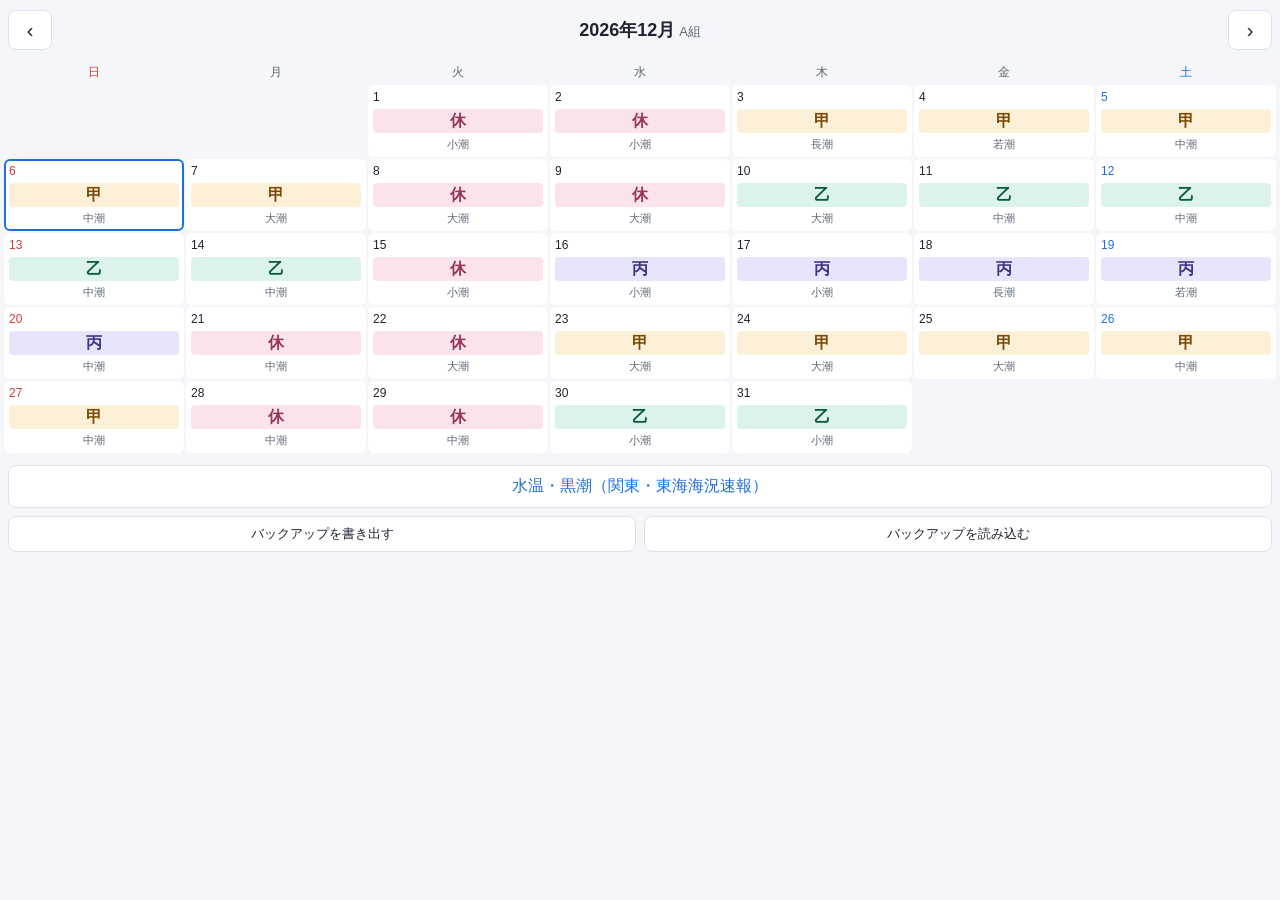
==== index.html @ ba690e8e "スケジュール帳アプリ（勤務・潮・風/波・予定） Co-Authored-By: Claude Opus 5.5 <noreply@anthropic.com>" ====
<!doctype html>
<html lang="ja">
<head>
<meta charset="utf-8">
<meta name="viewport" content="width=device-width, initial-scale=1, viewport-fit=cover">
<meta name="theme-color" content="#1e3a5f">
<title>スケジュール帳</title>
<meta name="apple-mobile-web-app-capable" content="yes">
<meta name="apple-mobile-web-app-title" content="手帳">
<link rel="manifest" href="manifest.webmanifest">
<link rel="apple-touch-icon" href="icons/icon-192.png">
<link rel="stylesheet" href="styles.css">
</head>
<body>
<main id="app"></main>
<script type="module" src="src/app.js"></script>
</body>
</html>
---- styles.css ----
:root {
  --bg: #f4f6f9; --card: #fff; --text: #1d2430; --sub: #5c6675; --line: #dde2ea;
  --accent: #1e6fd9; --sun: #d23b3b; --sat: #1e6fd9;
  --ko-bg: #fdf0d8; --ko-fg: #7a4a06; --otsu-bg: #dcf3ea; --otsu-fg: #0b5a45;
  --hei-bg: #e7e5fb; --hei-fg: #3c3489; --kyu-bg: #fbe3ec; --kyu-fg: #993556;
  --amber: #b86e00; --amber-bg: #fff1d6; --red: #c62828; --red-bg: #fde4e4;
}
@media (prefers-color-scheme: dark) {
  :root {
    --bg: #12161c; --card: #1c222b; --text: #e8ecf2; --sub: #a0aab8; --line: #2e3642;
    --accent: #6aa8ff; --sun: #ff7b7b; --sat: #7fb3ff;
    --ko-bg: #4a3209; --ko-fg: #fcd9a0; --otsu-bg: #0e4537; --otsu-fg: #a6ead2;
    --hei-bg: #2f2a6b; --hei-fg: #d3cff8; --kyu-bg: #5a2238; --kyu-fg: #f7c2d5;
    --amber: #ffb84d; --amber-bg: #4a3209; --red: #ff8a80; --red-bg: #5a1d1d;
  }
}
* { box-sizing: border-box; }
html, body { margin: 0; background: var(--bg); color: var(--text);
  font-family: -apple-system, "Hiragino Sans", "Yu Gothic UI", sans-serif; }
body { padding: env(safe-area-inset-top) 0 env(safe-area-inset-bottom); }
button { font: inherit; color: inherit; background: var(--card); border: 1px solid var(--line);
  border-radius: 8px; padding: 8px 12px; cursor: pointer; }
button.primary { background: var(--accent); color: #fff; border-color: var(--accent); }
a { color: var(--accent); }

.bar { display: flex; align-items: center; justify-content: space-between; gap: 8px; padding: 10px 8px; }
.bar h1 { font-size: 18px; margin: 0; font-weight: 600; }
.bar .crew { font-size: 13px; color: var(--sub); font-weight: 400; margin-left: 4px; }
.nav { width: 44px; height: 40px; padding: 0; font-size: 20px; }

.grid { display: grid; grid-template-columns: repeat(7, minmax(0, 1fr)); gap: 2px; padding: 0 4px; }
.wd { text-align: center; font-size: 12px; color: var(--sub); padding: 4px 0; }
.wd.sun { color: var(--sun); } .wd.sat { color: var(--sat); }
.cell { background: var(--card); border-radius: 6px; min-height: 72px; padding: 3px; display: flex;
  flex-direction: column; justify-content: space-between; border: 2px solid transparent; cursor: pointer; }
.cell.empty { background: transparent; cursor: default; }
.cell.today { border-color: var(--accent); }
.cell .top { display: flex; justify-content: space-between; align-items: baseline; }
.cell .d { font-size: 12px; }
.cell.sun .d { color: var(--sun); } .cell.sat .d { color: var(--sat); }
.cell .marks { font-size: 11px; color: var(--accent); font-weight: 600; letter-spacing: -1px; }
.cell .tide { font-size: 11px; color: var(--sub); text-align: center; }

.chip { display: inline-block; text-align: center; font-weight: 700; border-radius: 4px; }
.cell .chip { font-size: 16px; line-height: 1.5; width: 100%; }
.s-甲 { background: var(--ko-bg); color: var(--ko-fg); }
.s-乙 { background: var(--otsu-bg); color: var(--otsu-fg); }
.s-丙 { background: var(--hei-bg); color: var(--hei-fg); }
.s-休 { background: var(--kyu-bg); color: var(--kyu-fg); }

.links { padding: 12px 8px; display: flex; flex-direction: column; gap: 8px; }
.links .row { display: flex; gap: 8px; }
.links .row > * { flex: 1; font-size: 13px; }
.linkbtn { display: block; text-align: center; padding: 10px; border-radius: 8px; background: var(--card);
  border: 1px solid var(--line); text-decoration: none; }

.day { padding: 0 12px 24px; }
.day h2 { font-size: 20px; margin: 4px 0; display: flex; align-items: center; gap: 8px; flex-wrap: wrap; }
.day h2 .chip { font-size: 16px; padding: 2px 10px; }
.day h2 .marks { font-size: 15px; color: var(--accent); }
.day .meta { color: var(--sub); font-size: 14px; }
.day section { background: var(--card); border-radius: 10px; padding: 10px 12px; margin-top: 10px; }
.day h3 { font-size: 15px; margin: 0 0 6px; }
.tabs { display: flex; gap: 4px; margin-top: 10px; }
.tabs button { flex: 1; padding: 8px 0; font-size: 14px; }
.tabs button[aria-selected="true"] { background: var(--accent); color: #fff; border-color: var(--accent); }
.tide-svg { width: 100%; height: 90px; display: block; }
.tide-times { display: flex; gap: 12px; flex-wrap: wrap; font-size: 13px; color: var(--sub); }
.fetched { font-size: 12px; color: var(--sub); display: flex; justify-content: space-between; align-items: center; gap: 8px; }
.fetched button { padding: 4px 10px; font-size: 12px; }
.wx { width: 100%; border-collapse: collapse; font-size: 13px; }
.wx th { font-weight: 400; color: var(--sub); font-size: 11px; text-align: left; padding: 2px; }
.wx td { padding: 5px 2px; border-top: 1px solid var(--line); white-space: nowrap; }
.wx .wind { font-size: 15px; font-weight: 700; }
.wx .arrow { display: inline-block; width: 14px; text-align: center; }
.lv1 { color: var(--amber); background: var(--amber-bg); border-radius: 4px; }
.lv2 { color: var(--red); background: var(--red-bg); border-radius: 4px; }
.msg { color: var(--sub); font-size: 13px; margin: 4px 0; }
.warn { color: var(--red); font-size: 13px; margin: 4px 0; }
.events { list-style: none; padding: 0; margin: 0; }
.events li { display: flex; gap: 8px; padding: 8px 0; border-top: 1px solid var(--line); cursor: pointer; }
.events li:first-child { border-top: 0; }
.events .k { font-weight: 700; color: var(--accent); min-width: 1.5em; }
.events .t { color: var(--sub); min-width: 3em; }
.add { width: 100%; margin-top: 8px; }

.form { display: flex; flex-direction: column; gap: 10px; }
.kinds { display: grid; grid-template-columns: repeat(4, 1fr); gap: 6px; }
.kinds button { font-size: 18px; font-weight: 700; padding: 12px 0; }
.kinds button[aria-pressed="true"] { background: var(--accent); color: #fff; border-color: var(--accent); }
.form label { display: flex; flex-direction: column; gap: 4px; font-size: 13px; color: var(--sub); }
.form input { font: inherit; font-size: 16px; padding: 8px; border-radius: 8px; border: 1px solid var(--line);
  background: var(--bg); color: var(--text); }
.form .actions { display: flex; gap: 8px; }
.form .actions button { flex: 1; }
.form .err { color: var(--red); font-size: 13px; min-height: 1em; margin: 0; }
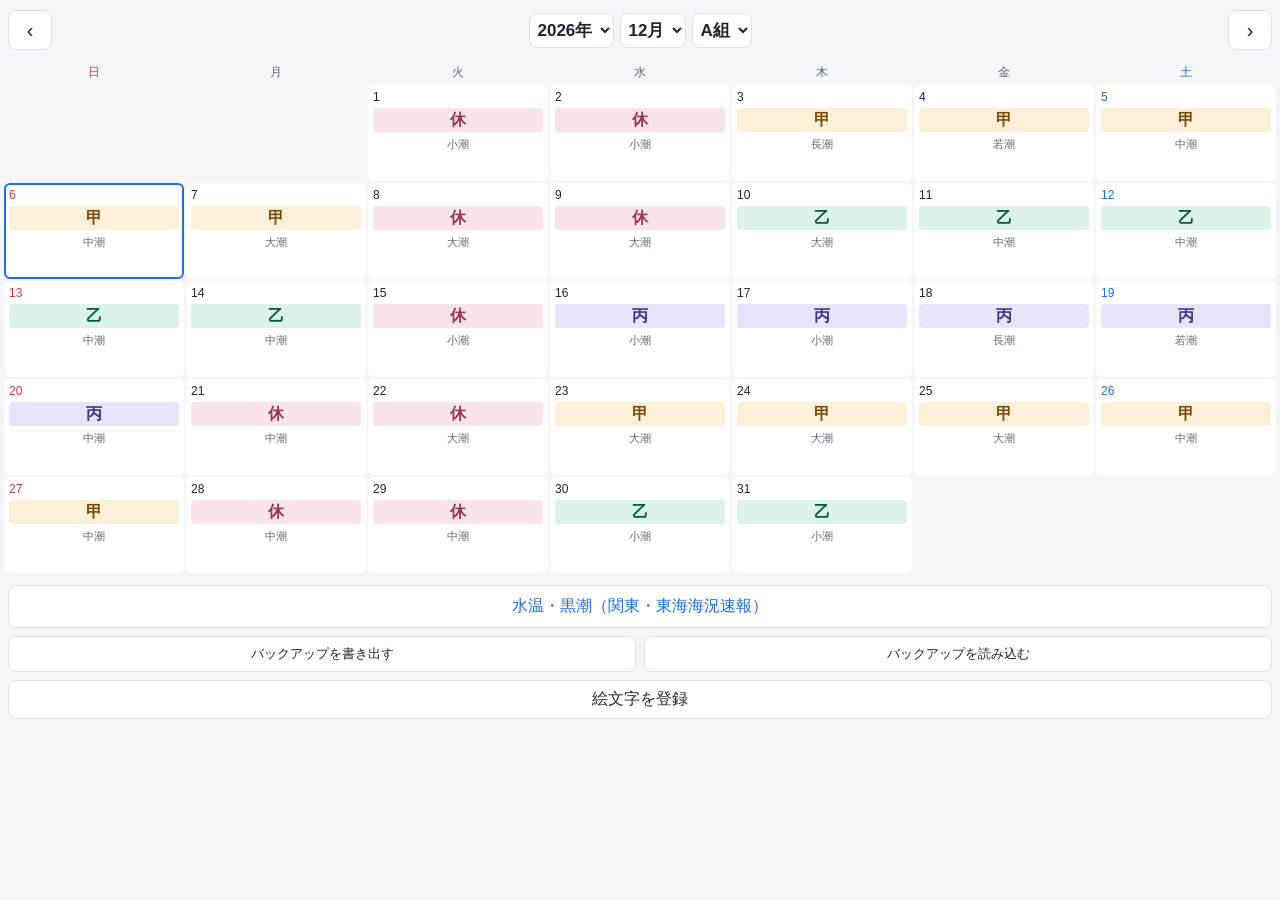
==== commit b14f2556: "アプリ名を「勤務潮🎣」に変更 Co-Authored-By: Claude Opus 5.5 <noreply@anthropic.com>" ====
--- a/index.html
+++ b/index.html
@@ -3,12 +3,12 @@
 <head>
 <meta charset="utf-8">
 <meta name="viewport" content="width=device-width, initial-scale=1, viewport-fit=cover">
-<meta name="theme-color" content="#1e3a5f">
-<title>スケジュール帳</title>
+<meta name="theme-color" content="#0E7C86">
+<title>勤務潮🎣</title>
 <meta name="apple-mobile-web-app-capable" content="yes">
-<meta name="apple-mobile-web-app-title" content="手帳">
+<meta name="apple-mobile-web-app-title" content="勤務潮🎣">
 <link rel="manifest" href="manifest.webmanifest">
-<link rel="apple-touch-icon" href="icons/icon-192.png">
+<link rel="apple-touch-icon" sizes="180x180" href="icons/apple-touch-icon.png">
 <link rel="stylesheet" href="styles.css">
 </head>
 <body>
--- a/styles.css
+++ b/styles.css
@@ -3,7 +3,7 @@
   --accent: #1e6fd9; --sun: #d23b3b; --sat: #1e6fd9;
   --ko-bg: #fdf0d8; --ko-fg: #7a4a06; --otsu-bg: #dcf3ea; --otsu-fg: #0b5a45;
   --hei-bg: #e7e5fb; --hei-fg: #3c3489; --kyu-bg: #fbe3ec; --kyu-fg: #993556;
-  --amber: #b86e00; --amber-bg: #fff1d6; --red: #c62828; --red-bg: #fde4e4;
+  --amber: #b86e00; --amber-bg: #fff1d6; --red: #c62828; --red-bg: #fde4e4; --yellow: #c99700;
 }
 @media (prefers-color-scheme: dark) {
   :root {
@@ -11,7 +11,7 @@
     --accent: #6aa8ff; --sun: #ff7b7b; --sat: #7fb3ff;
     --ko-bg: #4a3209; --ko-fg: #fcd9a0; --otsu-bg: #0e4537; --otsu-fg: #a6ead2;
     --hei-bg: #2f2a6b; --hei-fg: #d3cff8; --kyu-bg: #5a2238; --kyu-fg: #f7c2d5;
-    --amber: #ffb84d; --amber-bg: #4a3209; --red: #ff8a80; --red-bg: #5a1d1d;
+    --amber: #ffb84d; --amber-bg: #4a3209; --red: #ff8a80; --red-bg: #5a1d1d; --yellow: #ffd60a;
   }
 }
 * { box-sizing: border-box; }
@@ -24,14 +24,16 @@
 a { color: var(--accent); }
 
 .bar { display: flex; align-items: center; justify-content: space-between; gap: 8px; padding: 10px 8px; }
-.bar h1 { font-size: 18px; margin: 0; font-weight: 600; }
-.bar .crew { font-size: 13px; color: var(--sub); font-weight: 400; margin-left: 4px; }
+.pick { display: flex; gap: 6px; justify-content: center; }
+.pick select { font: inherit; font-size: 17px; font-weight: 600; color: var(--text); background: var(--card);
+  border: 1px solid var(--line); border-radius: 8px; padding: 6px 4px; }
+.nav:disabled { opacity: .3; cursor: default; }
 .nav { width: 44px; height: 40px; padding: 0; font-size: 20px; }
 
 .grid { display: grid; grid-template-columns: repeat(7, minmax(0, 1fr)); gap: 2px; padding: 0 4px; }
 .wd { text-align: center; font-size: 12px; color: var(--sub); padding: 4px 0; }
 .wd.sun { color: var(--sun); } .wd.sat { color: var(--sat); }
-.cell { background: var(--card); border-radius: 6px; min-height: 72px; padding: 3px; display: flex;
+.cell { background: var(--card); border-radius: 6px; min-height: 96px; padding: 3px; display: flex;
   flex-direction: column; justify-content: space-between; border: 2px solid transparent; cursor: pointer; }
 .cell.empty { background: transparent; cursor: default; }
 .cell.today { border-color: var(--accent); }
@@ -40,6 +42,7 @@
 .cell.sun .d { color: var(--sun); } .cell.sat .d { color: var(--sat); }
 .cell .marks { font-size: 11px; color: var(--accent); font-weight: 600; letter-spacing: -1px; }
 .cell .tide { font-size: 11px; color: var(--sub); text-align: center; }
+.cell .emo { font-size: 16px; line-height: 1.2; min-height: 20px; text-align: center; letter-spacing: -1px; white-space: nowrap; overflow: hidden; }
 
 .chip { display: inline-block; text-align: center; font-weight: 700; border-radius: 4px; }
 .cell .chip { font-size: 16px; line-height: 1.5; width: 100%; }
@@ -94,3 +97,25 @@
 .form .actions { display: flex; gap: 8px; }
 .form .actions button { flex: 1; }
 .form .err { color: var(--red); font-size: 13px; min-height: 1em; margin: 0; }
+.mk-y { color: var(--yellow); }
+.hscroll { overflow-x: auto; }
+.chip.nenkyu { color: var(--red); }
+.cell .chip.nenkyu { font-size: 13px; line-height: 24px; }
+.leave { width: 100%; margin-top: 8px; }
+.bar h1 { font-size: 18px; margin: 0; font-weight: 600; }
+.nav-space { width: 44px; }
+.count { font-size: 12px; color: var(--sub); font-weight: 400; margin-left: 6px; }
+.pal { display: flex; flex-wrap: wrap; gap: 8px; }
+.pal button { font-size: 26px; width: 52px; height: 52px; padding: 0; position: relative; }
+.pal button[aria-pressed="true"] { border: 2px solid var(--accent); background: rgba(30, 111, 217, .2); }
+.pal .del { position: absolute; top: -6px; right: -6px; width: 20px; height: 20px; border-radius: 50%;
+  background: var(--red); color: #fff; font-size: 13px; line-height: 20px; }
+.addrow { display: flex; gap: 8px; margin-top: 10px; }
+.addrow input { flex: 1; min-width: 0; font: inherit; font-size: 22px; padding: 6px 10px; border-radius: 8px;
+  border: 1px solid var(--line); background: var(--bg); color: var(--text); }
+.addrow button { white-space: nowrap; }
+.day .err { color: var(--red); font-size: 13px; min-height: 1em; margin: 4px 0 0; }
+.quick { display: grid; grid-template-columns: repeat(4, 1fr); gap: 6px; margin-top: 10px; }
+.quick button { font-size: 17px; font-weight: 700; padding: 10px 0; }
+.quick button[aria-pressed="true"] { color: var(--yellow); border-color: var(--yellow); }
+.day h2 .hol { font-size: 13px; font-weight: 600; color: var(--sun); }
